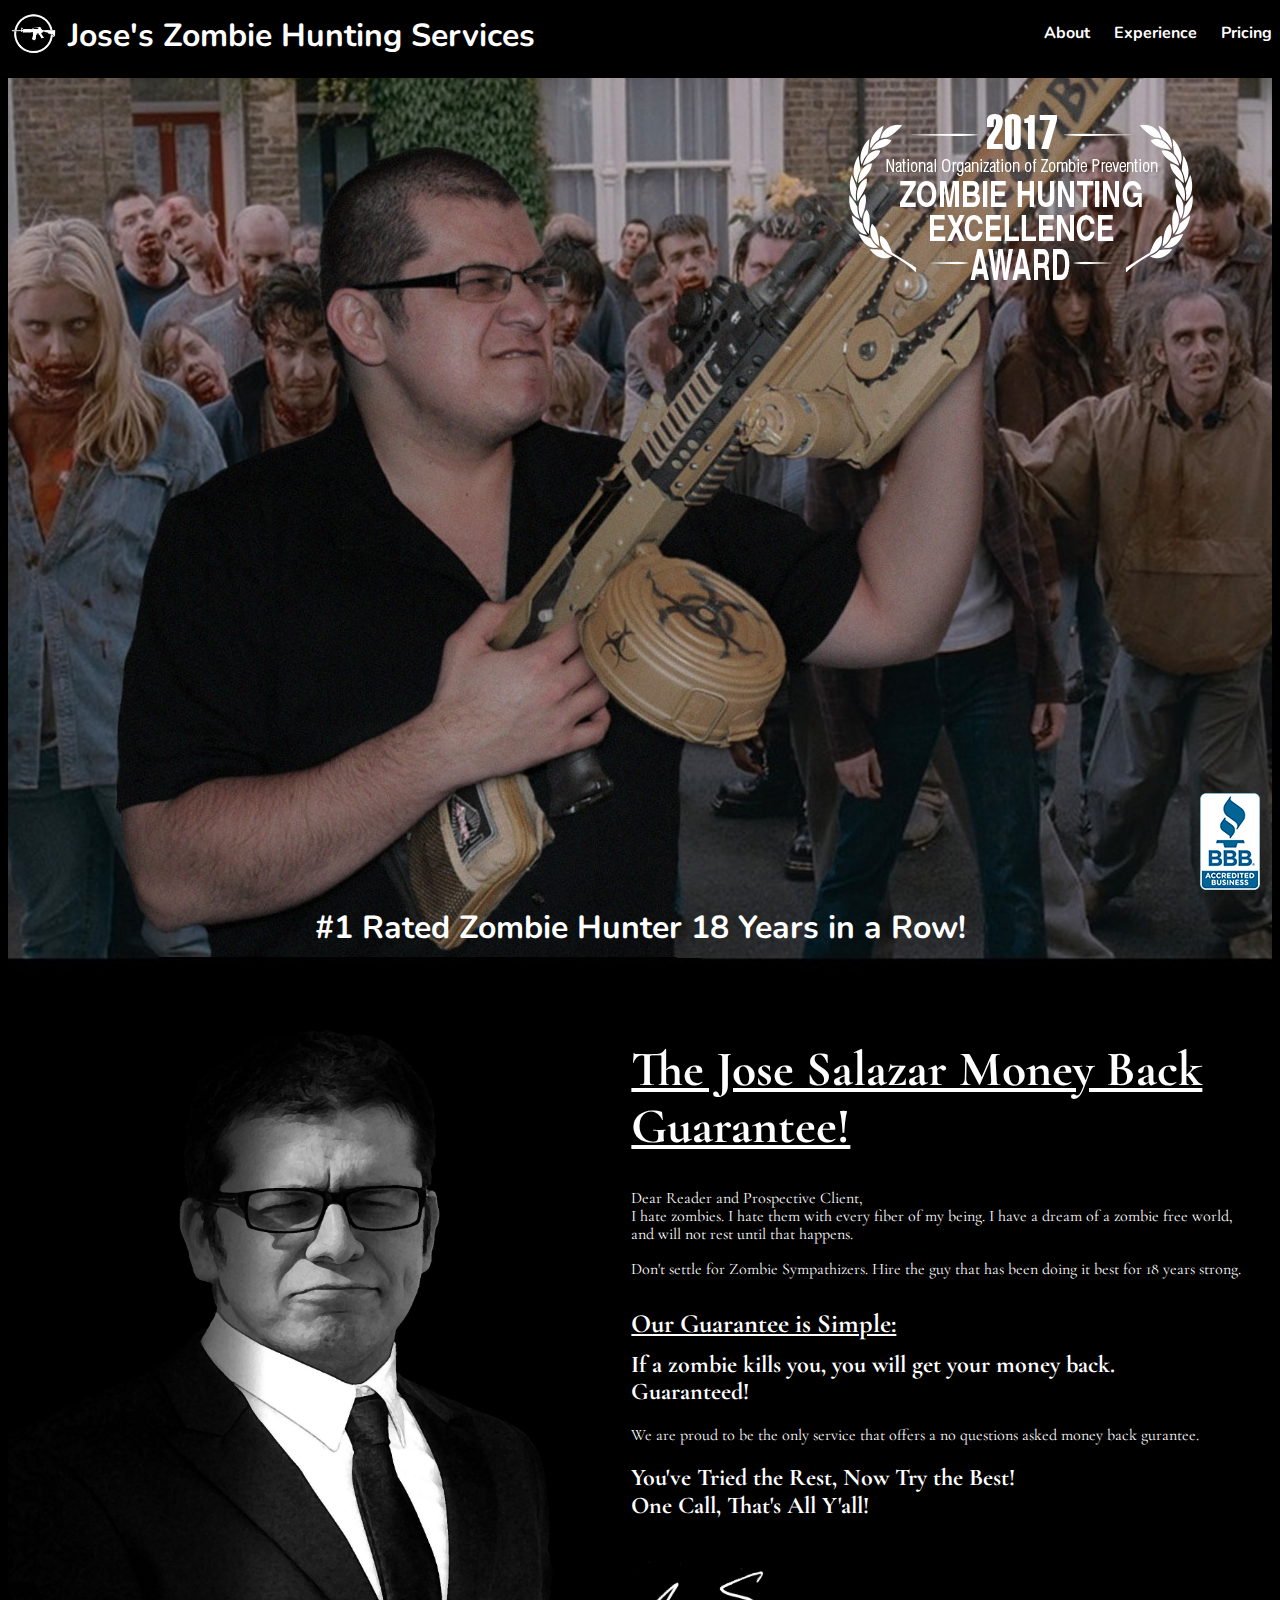
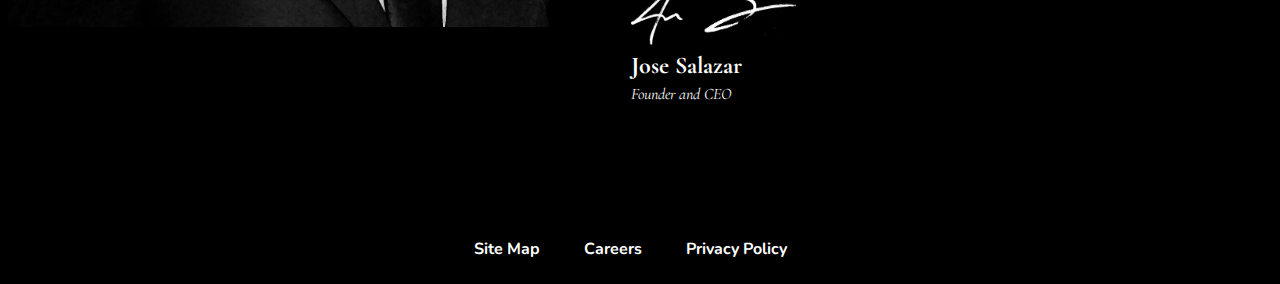
==== index.html @ 3fadde27 "Initial File Upload" ====
<!DOCTYPE html>
<html>
<head>
	<title>My Portfolio Site - Zombie Hunting Services</title>
	<link rel="stylesheet" type="text/css" href="css/normalize.css">
	<link rel="stylesheet" type="text/css" href="css/style.css">
	<link href="https://fonts.googleapis.com/css?family=Nunito|Cormorant+Garamond" rel="stylesheet">
	<link rel="icon" href="img/favicon.ico">
</head>
<body>
	<div class="wrapper">
		<div class="cover-img">
			<header class="clearfix">
				<img class="hunting-logo" src="img/zombie-killer-logo.png" alt="Zombie Killer Logo">
				<h1 class="logo">
					Jose's Zombie Hunting Services
				</h1>
				<nav>
					<ul>
						<li>
							<a href="#">About</a>
						</li>
						<li>
							<a href="#">Experience</a>
						</li>
						<li>
							<a href="#">Pricing</a>
						</li>
					</ul>
				</nav>
			</header>
			<div class="content">
				<img class="mobile-bg" src="img/zombie-bg.jpg" alt="Zombie Apocalypse">
				<div class="floating-box">
					<h1>#1 Rated Zombie Hunter 18 Years in a Row!</h1>
				</div>
				<img class="zombie-award" src="img/zombie-award-min.png">
				<img class="bbb-logo" src="img/bbb-logo-vert-min.png">
			</div>
		</div>
		<div class="about clearfix">
			<div class="about-img">
				<img src="img/glamour-shot.jpg" alt="Jose Salazar">
			</div>
			<div class="about-text">
				<h1>The Jose Salazar Money Back Guarantee!</h1>
				<p>
					Dear Reader and Prospective Client, <br>
					I hate zombies. I hate them with every fiber of my being. I have a dream of a zombie free world, and will not rest until that happens. 
				</p>
				<p>
					Don't settle for Zombie Sympathizers. Hire the guy that has been doing it best for 18 years strong.
				</p>
				<h2>
					<span>Our Guarantee is Simple:</span><br>
					If a zombie kills you, you will get your money back. <br>Guaranteed! 
				</h2>
				<p>
					We are proud to be the only service that offers a no questions asked money back gurantee.
				</p>
				<h2>
					You've Tried the Rest, Now Try the Best! <br>
					One Call, That's All Y'all!
				</h2>
				<img class="signature" src="img/signature.png" alt="Signature">
				<h2 class="sig-title">Jose Salazar</h2>
				<p class="sig-title">Founder and CEO</p>
			</div>
		</div>
		<footer>
			<ul>
				<li>
					<a href="#">Site Map</a>
				</li>
				<li>
					<a href="#">Careers</a>
				</li>
				<li>
					<a href="#">Privacy Policy</a>
				</li>
			</ul>
		</footer>
	</div>
</body>
</html>
---- css/style.css ----
body {
	background-color: #000;
	font-family: 'Nunito', sans-serif;
	color: #fff;
}

a {
	text-decoration: none;
	color: #fff;
	font-weight: bold;
}

a:hover {
	text-decoration: underline;
}

ul {
	list-style: none;
	text-align: center;
}

li {
	padding: 10px;
}

header {
	background: #000;
}

.wrapper {
	width: 100%;
	max-width: 1800px;
	margin: 0 auto;
}

.cover-img {
	position: relative;
}

.logo {
	text-align: center;
}

.bbb-logo {
	display: none;
}

.hunting-logo {
	display: none;
}

.mobile-bg {
	width: 100%;
}

.about-img,
.about-text {
	width: 100%;
	font-family: 'Cormorant Garamond', cursive;
}

.about-img img {
	width: 100%;
}

.about-text h1 {
	text-decoration: underline;
	font-size: 3.1em;
}

.about-text h2 span {
	text-decoration: underline;
	font-size: 1.1em;
	line-height: 2;
}

.signature {
	width: 165px;
	margin-top: 20px;
}

.sig-title {
	margin: 0;
}

p.sig-title {
	font-style: italic;
	margin-top: 5px;
}

footer {
	margin-top: 10%;
}

footer ul {
	text-align: center;
	padding: 0;
}

footer ul li {
	display: block;
}

.floating-box {
	display: block;
	text-align: center;
}

.zombie-award {
	width: 100%;
}

@media screen and (min-width: 804px) {
	header {
		background-color: #000;
		height: 70px;
	}

	nav ul {
		float: right;
	}

	nav ul li {
		display: inline-block;
		margin-right: 20px;
		padding: 0;
	}

	nav ul li:last-child {
		margin-right: 0;
	}

	footer ul li {
		display: inline-block;
		margin-right: 20px;
	}

	.about-img,
	.about-text {
		width: 49%;
		display: inline-block;
		vertical-align: top;
	}

	.floating-box {
		width: 100%;
		position: absolute;
		bottom: 40px;
		text-align: center; 
	}

	.logo {
		display: inline-block;
		float: left;
		margin-top: 10px;
		margin-left: 10px;
	}

	.hunting-logo {
		display: inline;
		width: 50px;
		float: left;
	}

	.bbb-logo {
		display: block;
		position: fixed;
		bottom: 10px;
		right: 20px;
	}

	.cover-img {
		background: url('../img/zombie-bg.jpg') center no-repeat #000;
		height: 1000px;
		position: relative;
	}

	.mobile-bg {
		display: none;
	}

	.zombie-award {
		float: right;
		width: initial;
	}
}

/* Clearfix */

.clearfix:after {
  content: "";
  display: table;
  clear: both;
}
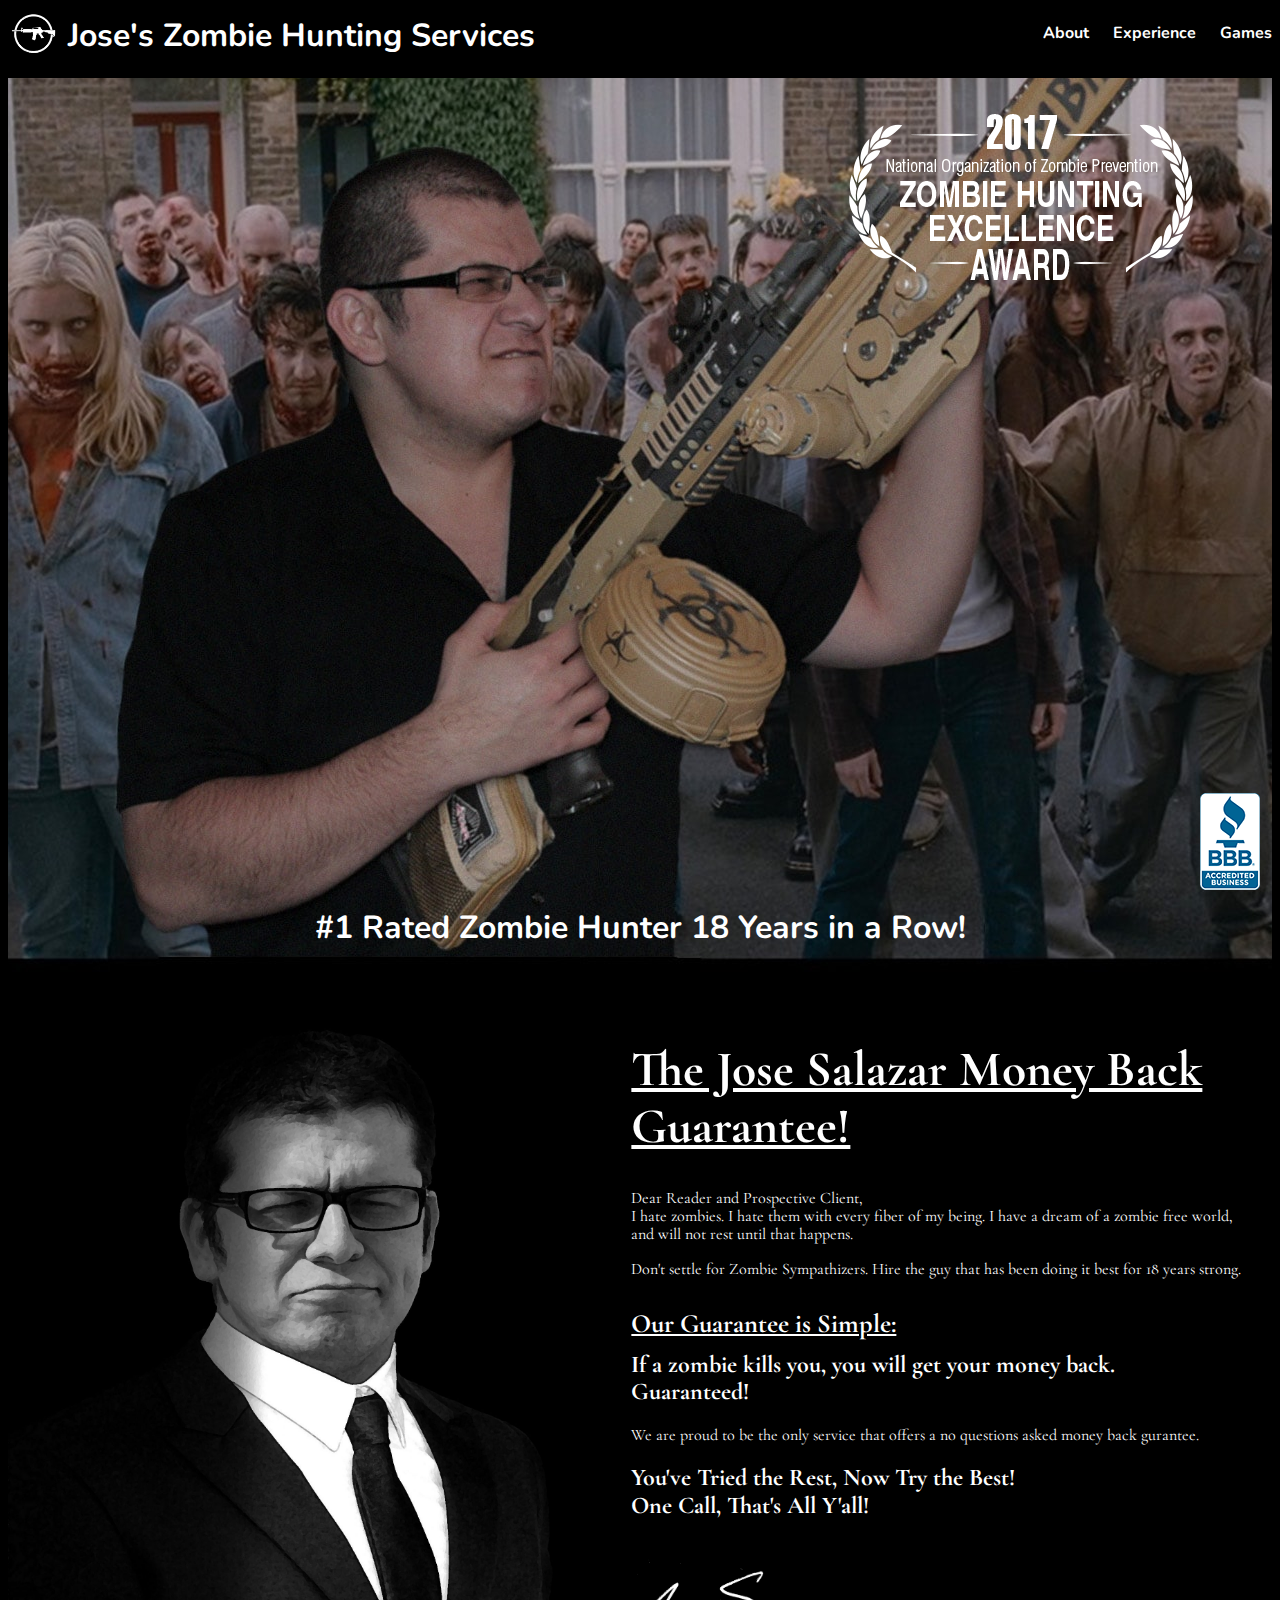
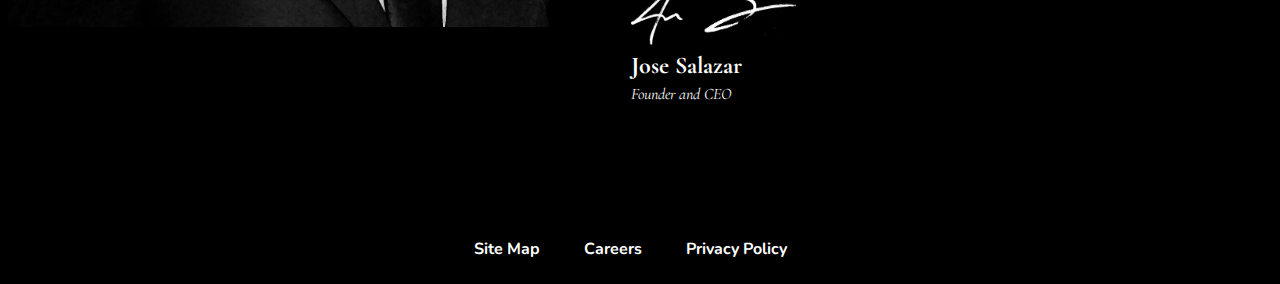
==== commit 5d82bb9a: "Adding Game to Site" ====
--- a/index.html
+++ b/index.html
@@ -3,7 +3,7 @@
 <head>
 	<title>My Portfolio Site - Zombie Hunting Services</title>
 	<link rel="stylesheet" type="text/css" href="css/normalize.css">
-	<link rel="stylesheet" type="text/css" href="css/style.css">
+	<link rel="stylesheet" type="text/css" href="css/mystyle.css">
 	<link href="https://fonts.googleapis.com/css?family=Nunito|Cormorant+Garamond" rel="stylesheet">
 	<link rel="icon" href="img/favicon.ico">
 </head>
@@ -24,7 +24,7 @@
 							<a href="#">Experience</a>
 						</li>
 						<li>
-							<a href="#">Pricing</a>
+							<a href="games.html">Games</a>
 						</li>
 					</ul>
 				</nav>
--- a/css/mystyle.css
+++ b/css/mystyle.css
@@ -0,0 +1,194 @@
+body {
+	background-color: #000;
+	font-family: 'Nunito', sans-serif;
+	color: #fff;
+}
+
+a {
+	text-decoration: none;
+	color: #fff;
+	font-weight: bold;
+}
+
+a:hover {
+	text-decoration: underline;
+}
+
+ul {
+	list-style: none;
+	text-align: center;
+}
+
+li {
+	padding: 10px;
+}
+
+header {
+	background: #000;
+}
+
+.wrapper {
+	width: 100%;
+	max-width: 1800px;
+	margin: 0 auto;
+}
+
+.cover-img {
+	position: relative;
+}
+
+.logo {
+	text-align: center;
+}
+
+.bbb-logo {
+	display: none;
+}
+
+.hunting-logo {
+	display: none;
+}
+
+.mobile-bg {
+	width: 100%;
+}
+
+.about-img,
+.about-text {
+	width: 100%;
+	font-family: 'Cormorant Garamond', cursive;
+}
+
+.about-img img {
+	width: 100%;
+}
+
+.about-text h1 {
+	text-decoration: underline;
+	font-size: 3.1em;
+}
+
+.about-text h2 span {
+	text-decoration: underline;
+	font-size: 1.1em;
+	line-height: 2;
+}
+
+.signature {
+	width: 165px;
+	margin-top: 20px;
+}
+
+.sig-title {
+	margin: 0;
+}
+
+p.sig-title {
+	font-style: italic;
+	margin-top: 5px;
+}
+
+footer {
+	margin-top: 10%;
+}
+
+footer ul {
+	text-align: center;
+	padding: 0;
+}
+
+footer ul li {
+	display: block;
+}
+
+.floating-box {
+	display: block;
+	text-align: center;
+}
+
+.zombie-award {
+	width: 100%;
+}
+
+@media screen and (min-width: 804px) {
+	header {
+		background-color: #000;
+		height: 70px;
+	}
+
+	nav ul {
+		float: right;
+	}
+
+	nav ul li {
+		display: inline-block;
+		margin-right: 20px;
+		padding: 0;
+	}
+
+	nav ul li:last-child {
+		margin-right: 0;
+	}
+
+	footer ul li {
+		display: inline-block;
+		margin-right: 20px;
+	}
+
+	.about-img,
+	.about-text {
+		width: 49%;
+		display: inline-block;
+		vertical-align: top;
+	}
+
+	.floating-box {
+		width: 100%;
+		position: absolute;
+		bottom: 40px;
+		text-align: center; 
+	}
+
+	.logo {
+		display: inline-block;
+		float: left;
+		margin-top: 10px;
+		margin-left: 10px;
+	}
+
+	.hunting-logo {
+		display: inline;
+		width: 50px;
+		float: left;
+	}
+
+	.bbb-logo {
+		display: block;
+		position: fixed;
+		bottom: 10px;
+		right: 20px;
+	}
+
+	.cover-img {
+		background: url('../img/zombie-bg.jpg') center no-repeat #000;
+		height: 1000px;
+		position: relative;
+	}
+
+	.mobile-bg {
+		display: none;
+	}
+
+	.zombie-award {
+		float: right;
+		width: initial;
+	}
+}
+
+/* Clearfix */
+
+.clearfix:after {
+  content: "";
+  display: table;
+  clear: both;
+}
